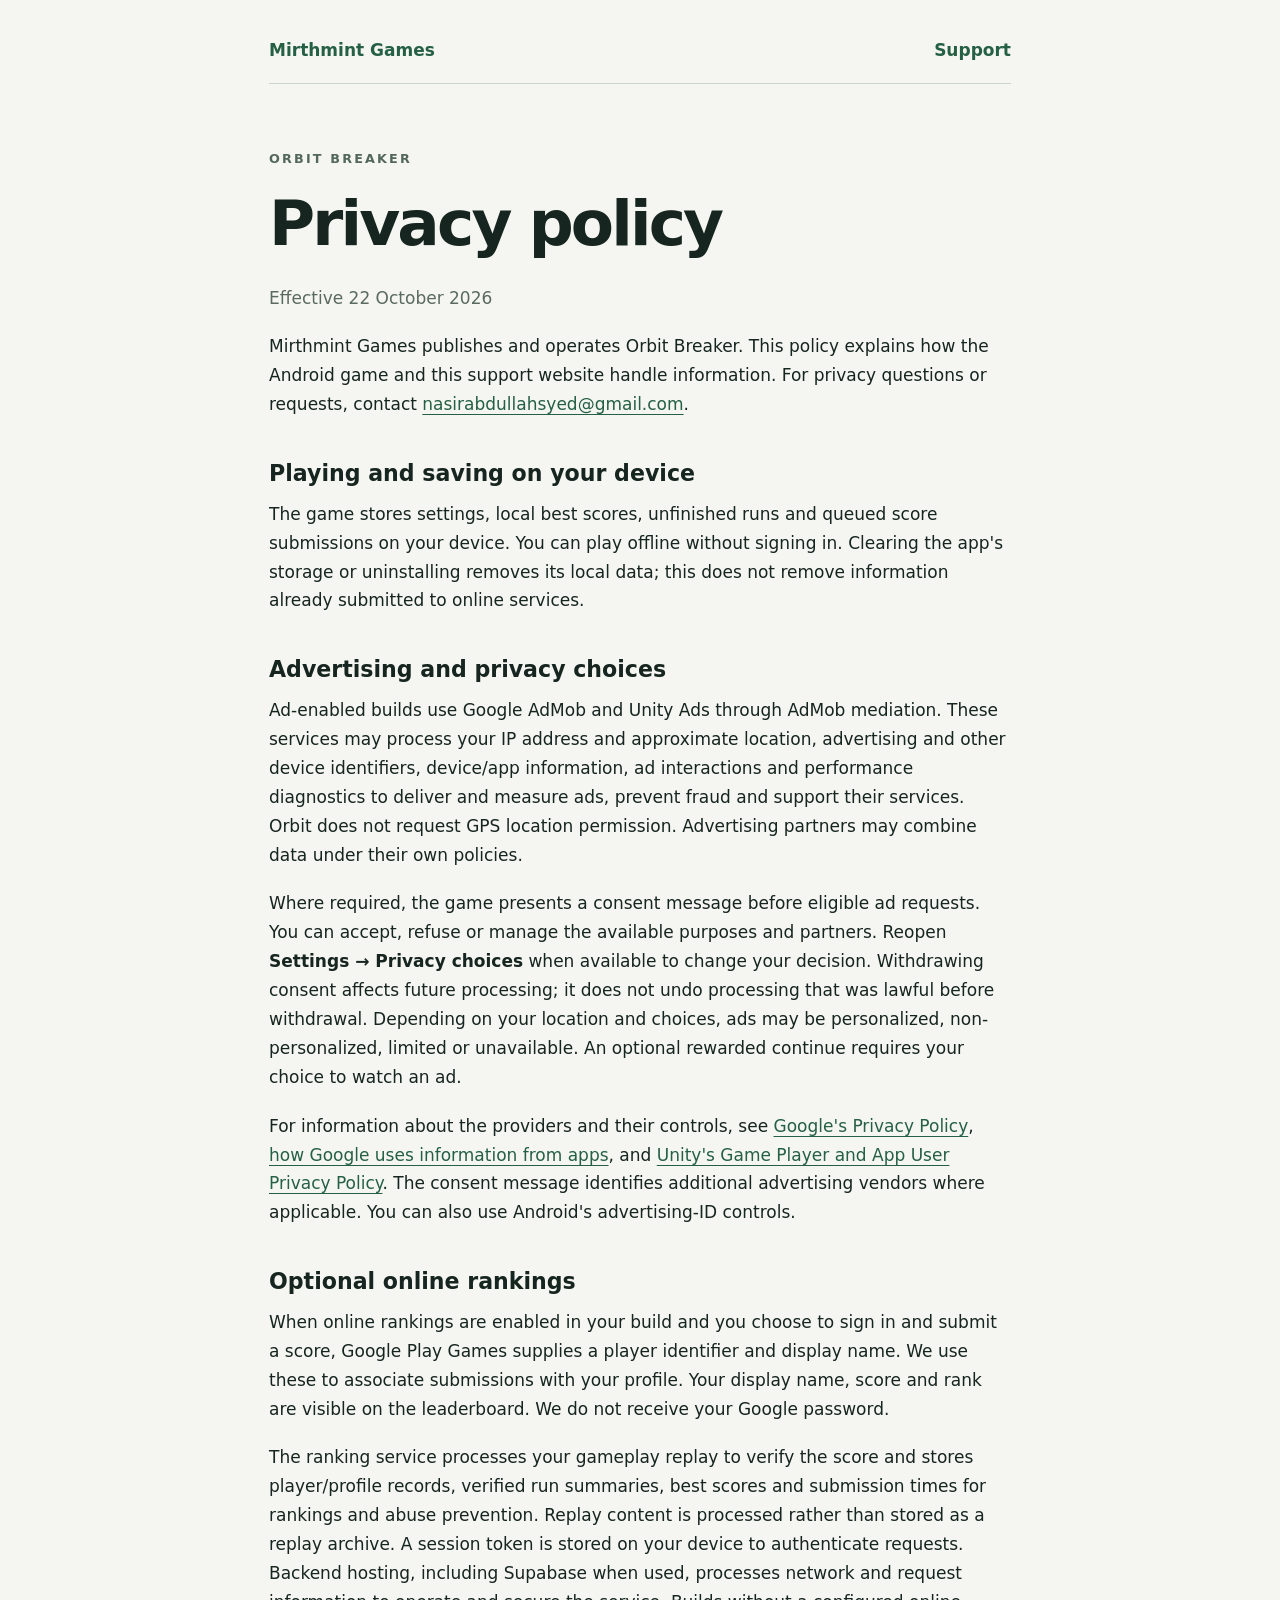
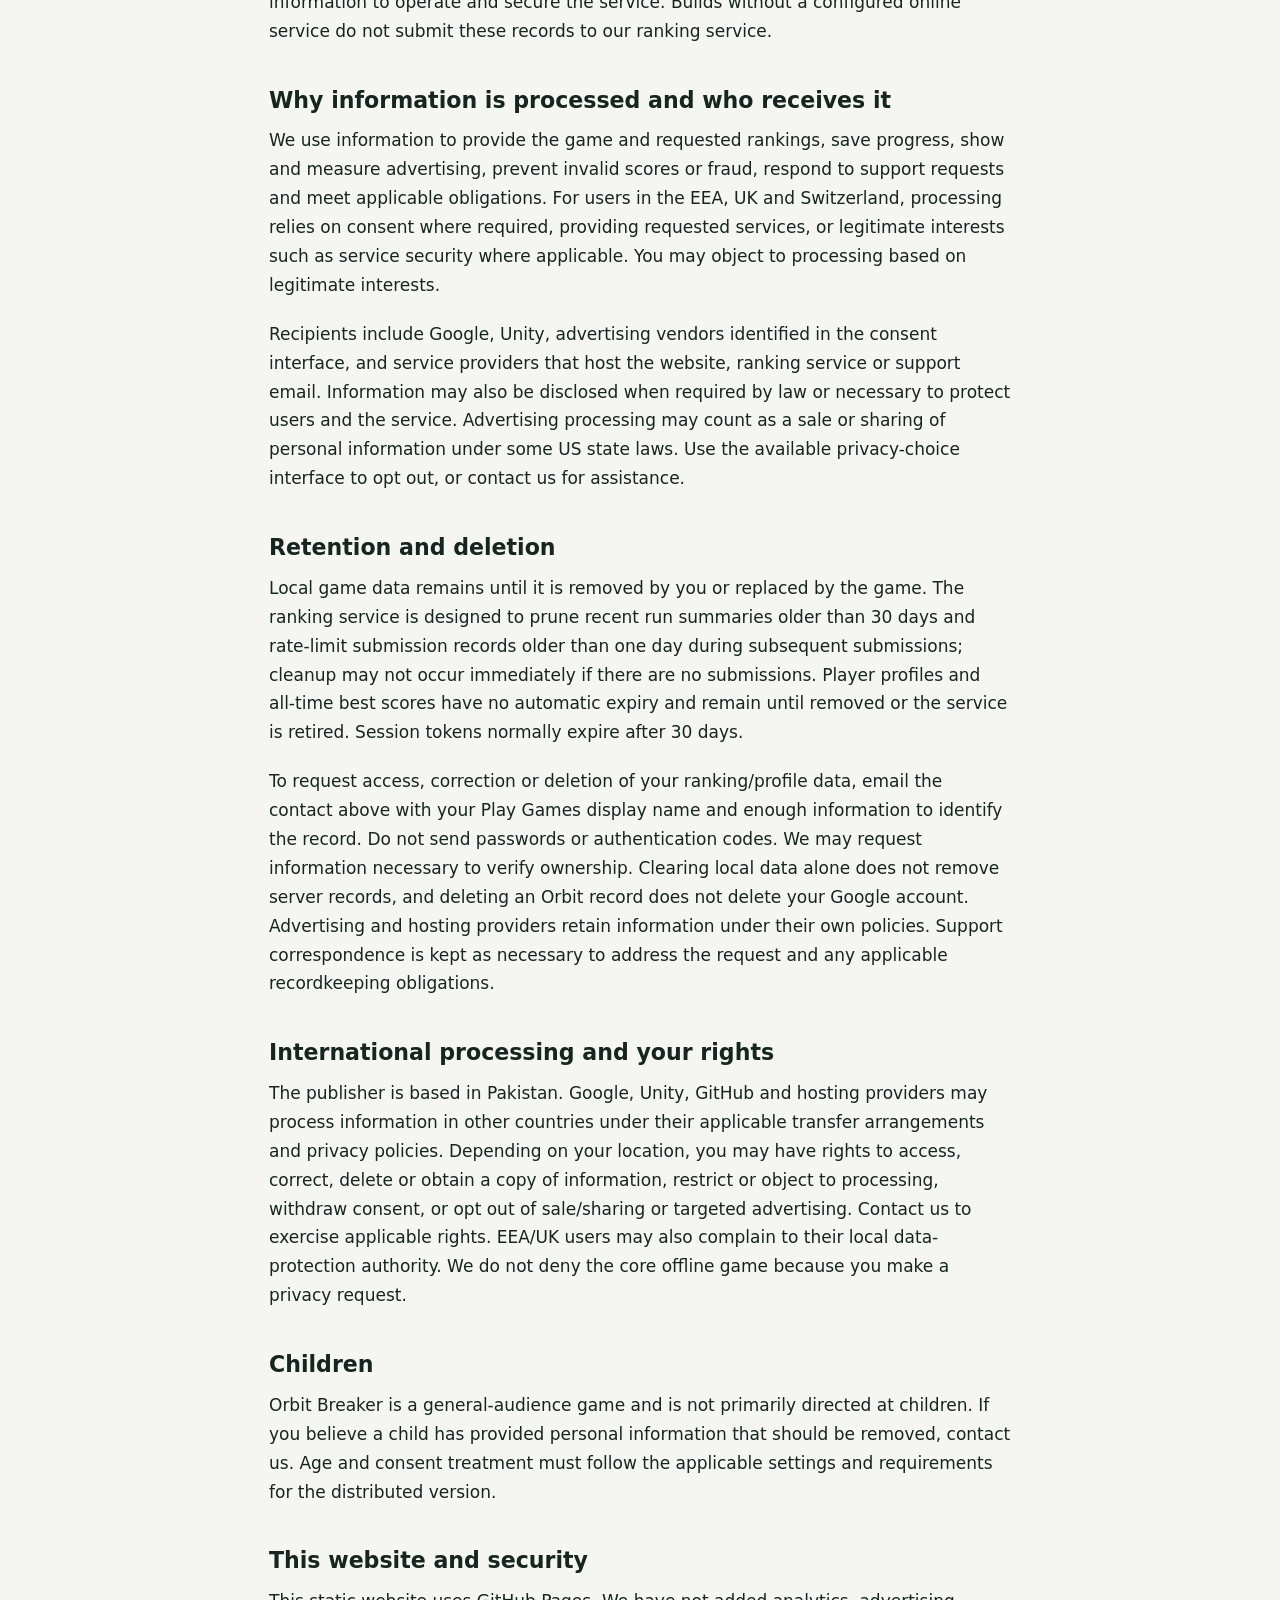
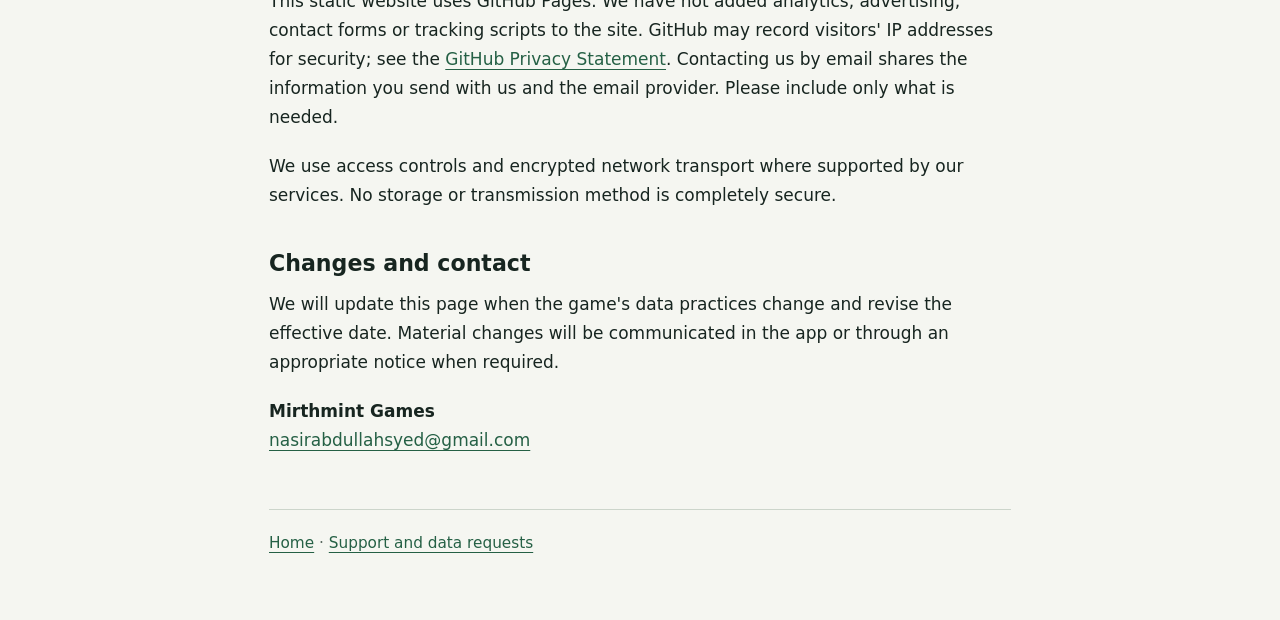
==== privacy.html @ 52c89768 "Publish Orbit Breaker privacy and support site" ====
<!doctype html>
<html lang="en"><head><meta charset="utf-8"><meta name="viewport" content="width=device-width,initial-scale=1"><title>Orbit Breaker Privacy Policy · Mirthmint Games</title><link rel="stylesheet" href="style.css"></head>
<body><main><nav><a href="./">Mirthmint Games</a><a href="support.html">Support</a></nav><p class="eyebrow">ORBIT BREAKER</p><h1>Privacy policy</h1><p class="muted">Effective 22 October 2026</p>
<p>Mirthmint Games publishes and operates Orbit Breaker. This policy explains how the Android game and this support website handle information. For privacy questions or requests, contact <a href="mailto:nasirabdullahsyed@gmail.com">nasirabdullahsyed@gmail.com</a>.</p>
<h2>Playing and saving on your device</h2><p>The game stores settings, local best scores, unfinished runs and queued score submissions on your device. You can play offline without signing in. Clearing the app's storage or uninstalling removes its local data; this does not remove information already submitted to online services.</p>
<h2>Advertising and privacy choices</h2><p>Ad-enabled builds use Google AdMob and Unity Ads through AdMob mediation. These services may process your IP address and approximate location, advertising and other device identifiers, device/app information, ad interactions and performance diagnostics to deliver and measure ads, prevent fraud and support their services. Orbit does not request GPS location permission. Advertising partners may combine data under their own policies.</p>
<p>Where required, the game presents a consent message before eligible ad requests. You can accept, refuse or manage the available purposes and partners. Reopen <strong>Settings → Privacy choices</strong> when available to change your decision. Withdrawing consent affects future processing; it does not undo processing that was lawful before withdrawal. Depending on your location and choices, ads may be personalized, non-personalized, limited or unavailable. An optional rewarded continue requires your choice to watch an ad.</p>
<p>For information about the providers and their controls, see <a href="https://policies.google.com/privacy">Google's Privacy Policy</a>, <a href="https://policies.google.com/technologies/partner-sites">how Google uses information from apps</a>, and <a href="https://unity.com/legal/game-player-and-app-user-privacy-policy">Unity's Game Player and App User Privacy Policy</a>. The consent message identifies additional advertising vendors where applicable. You can also use Android's advertising-ID controls.</p>
<h2>Optional online rankings</h2><p>When online rankings are enabled in your build and you choose to sign in and submit a score, Google Play Games supplies a player identifier and display name. We use these to associate submissions with your profile. Your display name, score and rank are visible on the leaderboard. We do not receive your Google password.</p>
<p>The ranking service processes your gameplay replay to verify the score and stores player/profile records, verified run summaries, best scores and submission times for rankings and abuse prevention. Replay content is processed rather than stored as a replay archive. A session token is stored on your device to authenticate requests. Backend hosting, including Supabase when used, processes network and request information to operate and secure the service. Builds without a configured online service do not submit these records to our ranking service.</p>
<h2>Why information is processed and who receives it</h2><p>We use information to provide the game and requested rankings, save progress, show and measure advertising, prevent invalid scores or fraud, respond to support requests and meet applicable obligations. For users in the EEA, UK and Switzerland, processing relies on consent where required, providing requested services, or legitimate interests such as service security where applicable. You may object to processing based on legitimate interests.</p>
<p>Recipients include Google, Unity, advertising vendors identified in the consent interface, and service providers that host the website, ranking service or support email. Information may also be disclosed when required by law or necessary to protect users and the service. Advertising processing may count as a sale or sharing of personal information under some US state laws. Use the available privacy-choice interface to opt out, or contact us for assistance.</p>
<h2>Retention and deletion</h2><p>Local game data remains until it is removed by you or replaced by the game. The ranking service is designed to prune recent run summaries older than 30 days and rate-limit submission records older than one day during subsequent submissions; cleanup may not occur immediately if there are no submissions. Player profiles and all-time best scores have no automatic expiry and remain until removed or the service is retired. Session tokens normally expire after 30 days.</p>
<p>To request access, correction or deletion of your ranking/profile data, email the contact above with your Play Games display name and enough information to identify the record. Do not send passwords or authentication codes. We may request information necessary to verify ownership. Clearing local data alone does not remove server records, and deleting an Orbit record does not delete your Google account. Advertising and hosting providers retain information under their own policies. Support correspondence is kept as necessary to address the request and any applicable recordkeeping obligations.</p>
<h2>International processing and your rights</h2><p>The publisher is based in Pakistan. Google, Unity, GitHub and hosting providers may process information in other countries under their applicable transfer arrangements and privacy policies. Depending on your location, you may have rights to access, correct, delete or obtain a copy of information, restrict or object to processing, withdraw consent, or opt out of sale/sharing or targeted advertising. Contact us to exercise applicable rights. EEA/UK users may also complain to their local data-protection authority. We do not deny the core offline game because you make a privacy request.</p>
<h2>Children</h2><p>Orbit Breaker is a general-audience game and is not primarily directed at children. If you believe a child has provided personal information that should be removed, contact us. Age and consent treatment must follow the applicable settings and requirements for the distributed version.</p>
<h2>This website and security</h2><p>This static website uses GitHub Pages. We have not added analytics, advertising, contact forms or tracking scripts to the site. GitHub may record visitors' IP addresses for security; see the <a href="https://docs.github.com/en/site-policy/privacy-policies/github-general-privacy-statement">GitHub Privacy Statement</a>. Contacting us by email shares the information you send with us and the email provider. Please include only what is needed.</p>
<p>We use access controls and encrypted network transport where supported by our services. No storage or transmission method is completely secure.</p>
<h2>Changes and contact</h2><p>We will update this page when the game's data practices change and revise the effective date. Material changes will be communicated in the app or through an appropriate notice when required.</p><p><strong>Mirthmint Games</strong><br><a href="mailto:nasirabdullahsyed@gmail.com">nasirabdullahsyed@gmail.com</a></p><footer><a href="./">Home</a> · <a href="support.html">Support and data requests</a></footer></main></body></html>
---- style.css ----
:root{font-family:system-ui,-apple-system,BlinkMacSystemFont,"Segoe UI",sans-serif;color:#172520;background:#f5f6f1;font-size:17px;line-height:1.7}*{box-sizing:border-box}body{margin:0}main{max-width:790px;margin:auto;padding:36px 24px 64px}nav{display:flex;justify-content:space-between;gap:24px;border-bottom:1px solid #ccd5cb;padding-bottom:18px;margin-bottom:64px}nav a{font-weight:650;text-decoration:none}h1{font-size:clamp(2.4rem,7vw,3.7rem);line-height:1.08;letter-spacing:-.045em;margin:12px 0 26px}h2{font-size:1.3rem;line-height:1.3;margin:40px 0 12px}p{margin:0 0 20px}a{color:#256045;text-underline-offset:4px}a:hover{color:#102c20}.eyebrow{font-size:.75rem;font-weight:700;letter-spacing:.17em;color:#53685b}.muted{color:#5b6a61}.button{display:inline-block;padding:10px 20px;margin:12px 20px 12px 0;background:#244e39;color:#fff;text-decoration:none;border-radius:5px}footer{border-top:1px solid #ccd5cb;margin-top:54px;padding-top:20px;color:#5b6a61;font-size:.9rem}@media(max-width:480px){main{padding:24px 20px 40px}nav{margin-bottom:44px}a{overflow-wrap:anywhere}}
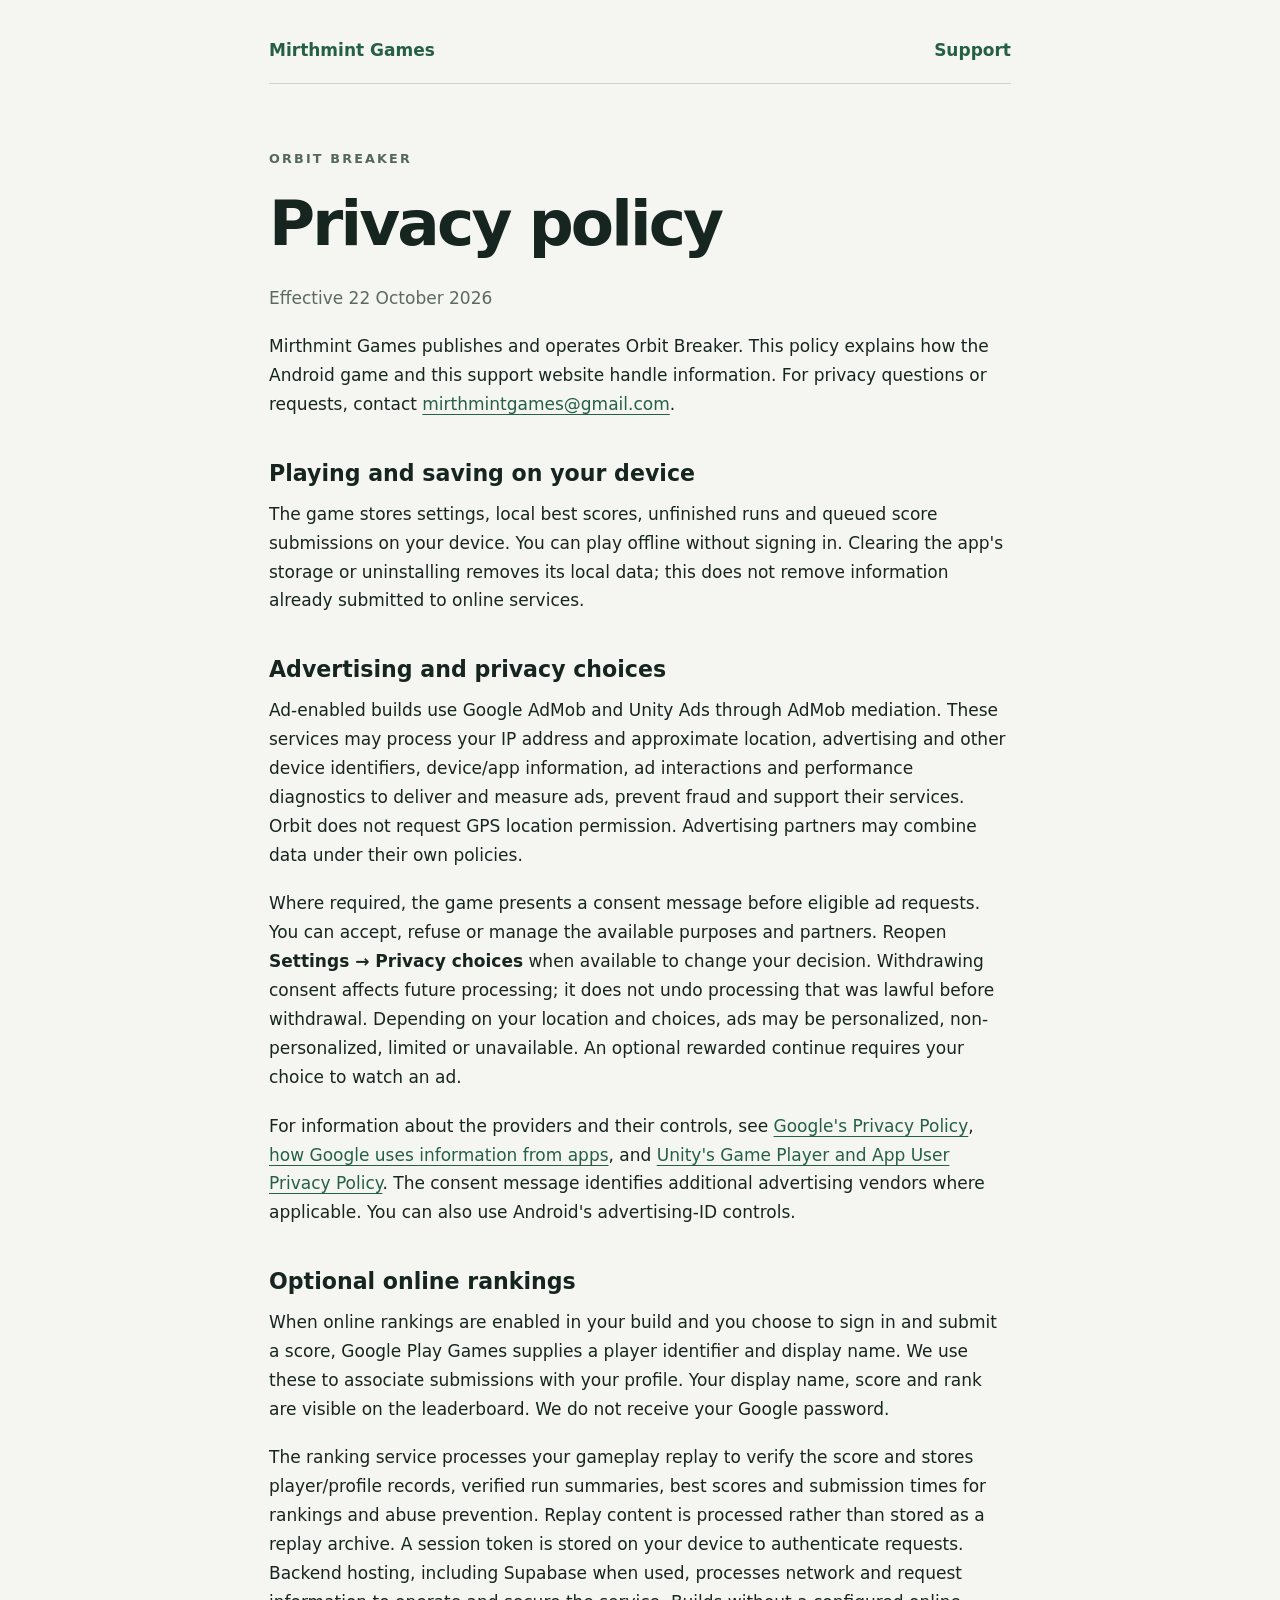
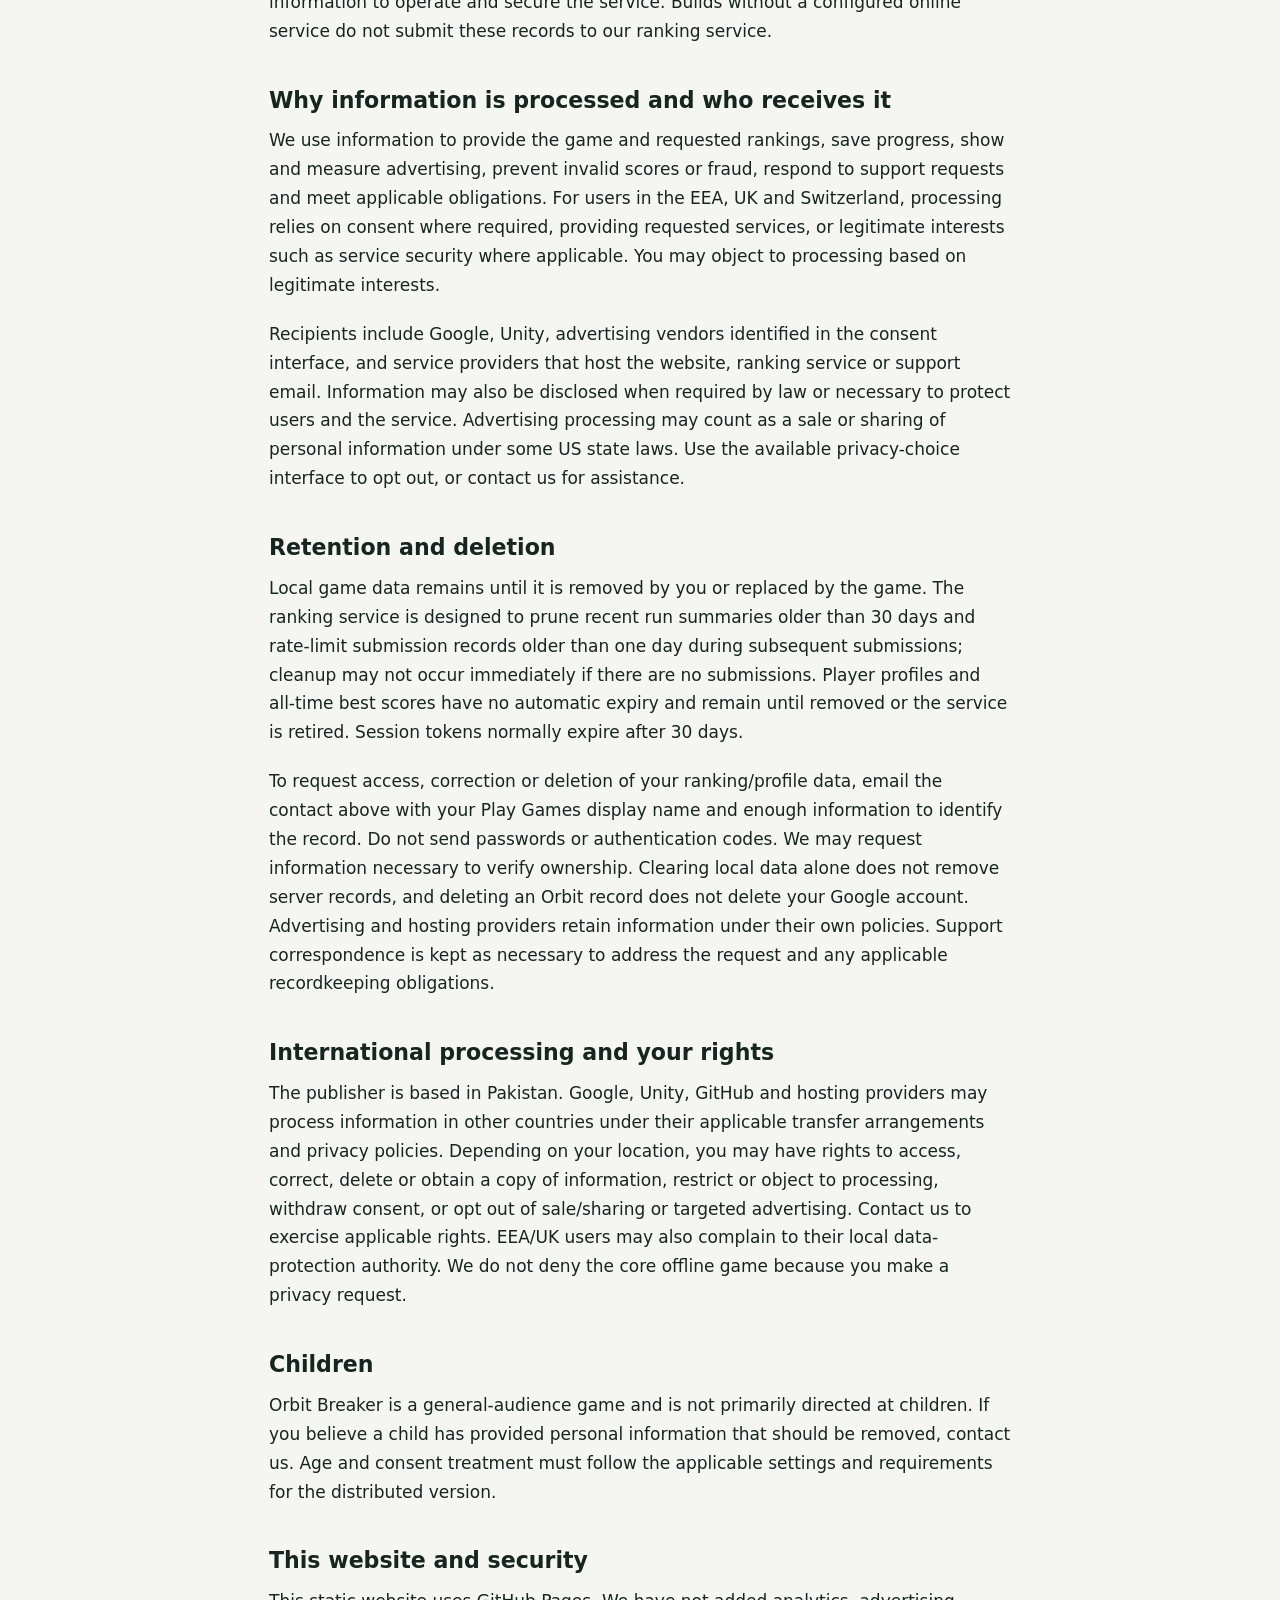
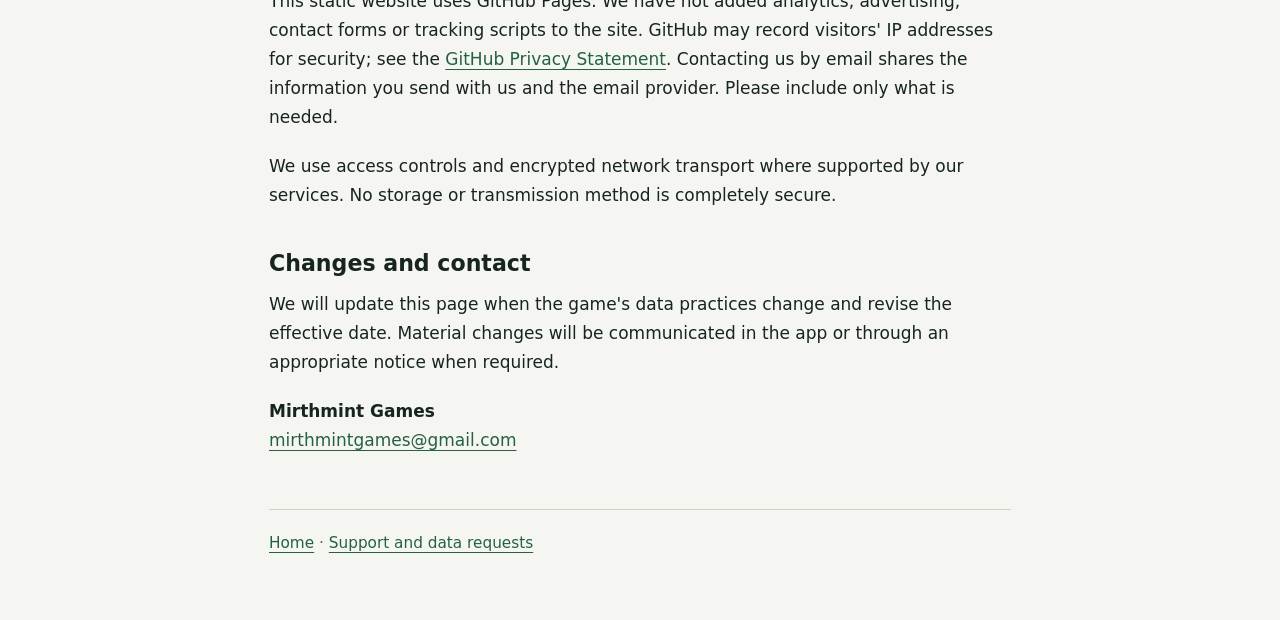
==== commit 04d87597: "Use dedicated Mirthmint Games support address" ====
--- a/privacy.html
+++ b/privacy.html
@@ -1,7 +1,7 @@
 <!doctype html>
 <html lang="en"><head><meta charset="utf-8"><meta name="viewport" content="width=device-width,initial-scale=1"><title>Orbit Breaker Privacy Policy · Mirthmint Games</title><link rel="stylesheet" href="style.css"></head>
 <body><main><nav><a href="./">Mirthmint Games</a><a href="support.html">Support</a></nav><p class="eyebrow">ORBIT BREAKER</p><h1>Privacy policy</h1><p class="muted">Effective 22 October 2026</p>
-<p>Mirthmint Games publishes and operates Orbit Breaker. This policy explains how the Android game and this support website handle information. For privacy questions or requests, contact <a href="mailto:nasirabdullahsyed@gmail.com">nasirabdullahsyed@gmail.com</a>.</p>
+<p>Mirthmint Games publishes and operates Orbit Breaker. This policy explains how the Android game and this support website handle information. For privacy questions or requests, contact <a href="mailto:mirthmintgames@gmail.com">mirthmintgames@gmail.com</a>.</p>
 <h2>Playing and saving on your device</h2><p>The game stores settings, local best scores, unfinished runs and queued score submissions on your device. You can play offline without signing in. Clearing the app's storage or uninstalling removes its local data; this does not remove information already submitted to online services.</p>
 <h2>Advertising and privacy choices</h2><p>Ad-enabled builds use Google AdMob and Unity Ads through AdMob mediation. These services may process your IP address and approximate location, advertising and other device identifiers, device/app information, ad interactions and performance diagnostics to deliver and measure ads, prevent fraud and support their services. Orbit does not request GPS location permission. Advertising partners may combine data under their own policies.</p>
 <p>Where required, the game presents a consent message before eligible ad requests. You can accept, refuse or manage the available purposes and partners. Reopen <strong>Settings → Privacy choices</strong> when available to change your decision. Withdrawing consent affects future processing; it does not undo processing that was lawful before withdrawal. Depending on your location and choices, ads may be personalized, non-personalized, limited or unavailable. An optional rewarded continue requires your choice to watch an ad.</p>
@@ -16,4 +16,4 @@
 <h2>Children</h2><p>Orbit Breaker is a general-audience game and is not primarily directed at children. If you believe a child has provided personal information that should be removed, contact us. Age and consent treatment must follow the applicable settings and requirements for the distributed version.</p>
 <h2>This website and security</h2><p>This static website uses GitHub Pages. We have not added analytics, advertising, contact forms or tracking scripts to the site. GitHub may record visitors' IP addresses for security; see the <a href="https://docs.github.com/en/site-policy/privacy-policies/github-general-privacy-statement">GitHub Privacy Statement</a>. Contacting us by email shares the information you send with us and the email provider. Please include only what is needed.</p>
 <p>We use access controls and encrypted network transport where supported by our services. No storage or transmission method is completely secure.</p>
-<h2>Changes and contact</h2><p>We will update this page when the game's data practices change and revise the effective date. Material changes will be communicated in the app or through an appropriate notice when required.</p><p><strong>Mirthmint Games</strong><br><a href="mailto:nasirabdullahsyed@gmail.com">nasirabdullahsyed@gmail.com</a></p><footer><a href="./">Home</a> · <a href="support.html">Support and data requests</a></footer></main></body></html>
+<h2>Changes and contact</h2><p>We will update this page when the game's data practices change and revise the effective date. Material changes will be communicated in the app or through an appropriate notice when required.</p><p><strong>Mirthmint Games</strong><br><a href="mailto:mirthmintgames@gmail.com">mirthmintgames@gmail.com</a></p><footer><a href="./">Home</a> · <a href="support.html">Support and data requests</a></footer></main></body></html>
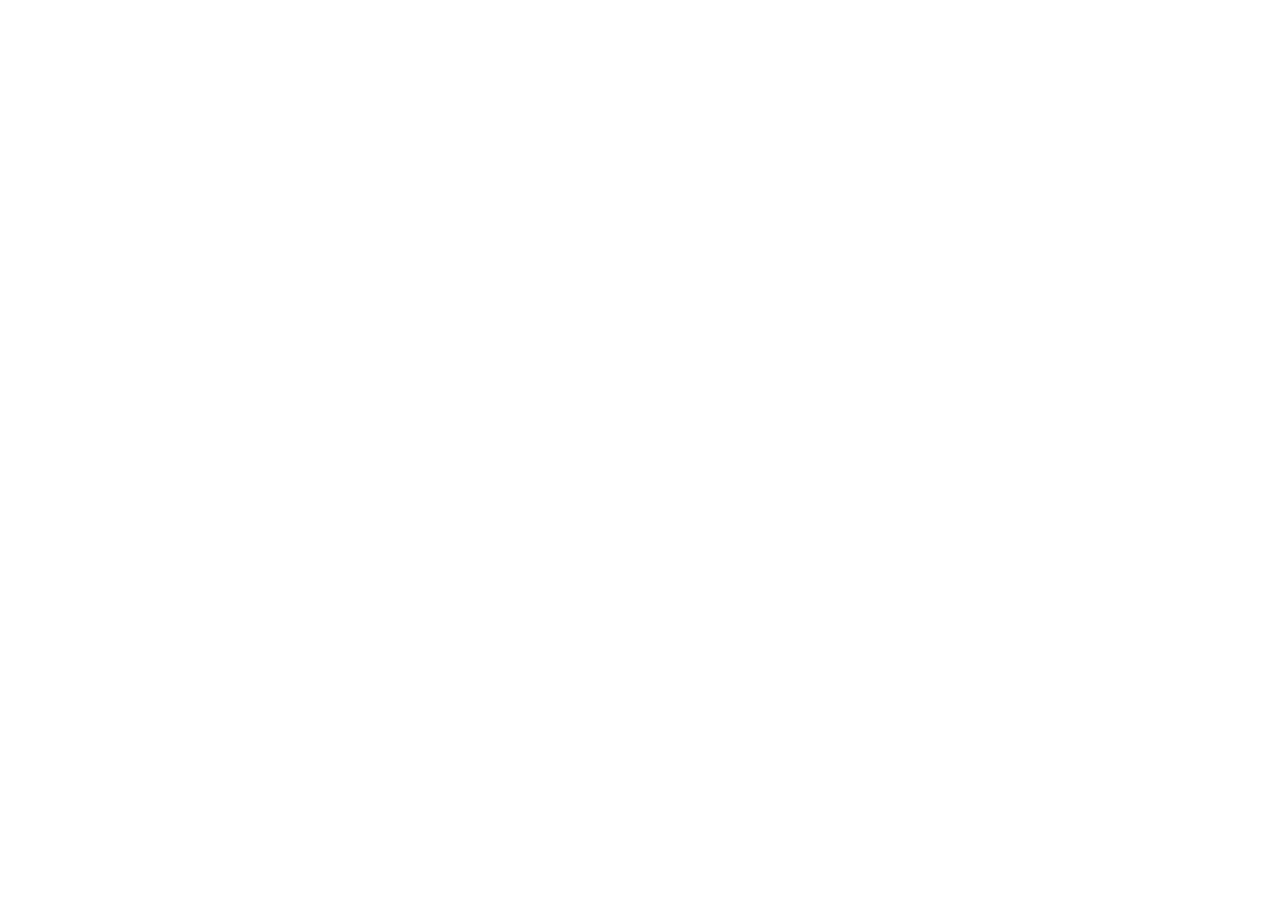
==== commit ece2f549: "Forward legacy privacy and support links to Vercel site" ====
--- a/privacy.html
+++ b/privacy.html
@@ -1,19 +1 @@
-<!doctype html>
-<html lang="en"><head><meta charset="utf-8"><meta name="viewport" content="width=device-width,initial-scale=1"><title>Orbit Breaker Privacy Policy · Mirthmint Games</title><link rel="stylesheet" href="style.css"></head>
-<body><main><nav><a href="./">Mirthmint Games</a><a href="support.html">Support</a></nav><p class="eyebrow">ORBIT BREAKER</p><h1>Privacy policy</h1><p class="muted">Effective 22 October 2026</p>
-<p>Mirthmint Games publishes and operates Orbit Breaker. This policy explains how the Android game and this support website handle information. For privacy questions or requests, contact <a href="mailto:mirthmintgames@gmail.com">mirthmintgames@gmail.com</a>.</p>
-<h2>Playing and saving on your device</h2><p>The game stores settings, local best scores, unfinished runs and queued score submissions on your device. You can play offline without signing in. Clearing the app's storage or uninstalling removes its local data; this does not remove information already submitted to online services.</p>
-<h2>Advertising and privacy choices</h2><p>Ad-enabled builds use Google AdMob and Unity Ads through AdMob mediation. These services may process your IP address and approximate location, advertising and other device identifiers, device/app information, ad interactions and performance diagnostics to deliver and measure ads, prevent fraud and support their services. Orbit does not request GPS location permission. Advertising partners may combine data under their own policies.</p>
-<p>Where required, the game presents a consent message before eligible ad requests. You can accept, refuse or manage the available purposes and partners. Reopen <strong>Settings → Privacy choices</strong> when available to change your decision. Withdrawing consent affects future processing; it does not undo processing that was lawful before withdrawal. Depending on your location and choices, ads may be personalized, non-personalized, limited or unavailable. An optional rewarded continue requires your choice to watch an ad.</p>
-<p>For information about the providers and their controls, see <a href="https://policies.google.com/privacy">Google's Privacy Policy</a>, <a href="https://policies.google.com/technologies/partner-sites">how Google uses information from apps</a>, and <a href="https://unity.com/legal/game-player-and-app-user-privacy-policy">Unity's Game Player and App User Privacy Policy</a>. The consent message identifies additional advertising vendors where applicable. You can also use Android's advertising-ID controls.</p>
-<h2>Optional online rankings</h2><p>When online rankings are enabled in your build and you choose to sign in and submit a score, Google Play Games supplies a player identifier and display name. We use these to associate submissions with your profile. Your display name, score and rank are visible on the leaderboard. We do not receive your Google password.</p>
-<p>The ranking service processes your gameplay replay to verify the score and stores player/profile records, verified run summaries, best scores and submission times for rankings and abuse prevention. Replay content is processed rather than stored as a replay archive. A session token is stored on your device to authenticate requests. Backend hosting, including Supabase when used, processes network and request information to operate and secure the service. Builds without a configured online service do not submit these records to our ranking service.</p>
-<h2>Why information is processed and who receives it</h2><p>We use information to provide the game and requested rankings, save progress, show and measure advertising, prevent invalid scores or fraud, respond to support requests and meet applicable obligations. For users in the EEA, UK and Switzerland, processing relies on consent where required, providing requested services, or legitimate interests such as service security where applicable. You may object to processing based on legitimate interests.</p>
-<p>Recipients include Google, Unity, advertising vendors identified in the consent interface, and service providers that host the website, ranking service or support email. Information may also be disclosed when required by law or necessary to protect users and the service. Advertising processing may count as a sale or sharing of personal information under some US state laws. Use the available privacy-choice interface to opt out, or contact us for assistance.</p>
-<h2>Retention and deletion</h2><p>Local game data remains until it is removed by you or replaced by the game. The ranking service is designed to prune recent run summaries older than 30 days and rate-limit submission records older than one day during subsequent submissions; cleanup may not occur immediately if there are no submissions. Player profiles and all-time best scores have no automatic expiry and remain until removed or the service is retired. Session tokens normally expire after 30 days.</p>
-<p>To request access, correction or deletion of your ranking/profile data, email the contact above with your Play Games display name and enough information to identify the record. Do not send passwords or authentication codes. We may request information necessary to verify ownership. Clearing local data alone does not remove server records, and deleting an Orbit record does not delete your Google account. Advertising and hosting providers retain information under their own policies. Support correspondence is kept as necessary to address the request and any applicable recordkeeping obligations.</p>
-<h2>International processing and your rights</h2><p>The publisher is based in Pakistan. Google, Unity, GitHub and hosting providers may process information in other countries under their applicable transfer arrangements and privacy policies. Depending on your location, you may have rights to access, correct, delete or obtain a copy of information, restrict or object to processing, withdraw consent, or opt out of sale/sharing or targeted advertising. Contact us to exercise applicable rights. EEA/UK users may also complain to their local data-protection authority. We do not deny the core offline game because you make a privacy request.</p>
-<h2>Children</h2><p>Orbit Breaker is a general-audience game and is not primarily directed at children. If you believe a child has provided personal information that should be removed, contact us. Age and consent treatment must follow the applicable settings and requirements for the distributed version.</p>
-<h2>This website and security</h2><p>This static website uses GitHub Pages. We have not added analytics, advertising, contact forms or tracking scripts to the site. GitHub may record visitors' IP addresses for security; see the <a href="https://docs.github.com/en/site-policy/privacy-policies/github-general-privacy-statement">GitHub Privacy Statement</a>. Contacting us by email shares the information you send with us and the email provider. Please include only what is needed.</p>
-<p>We use access controls and encrypted network transport where supported by our services. No storage or transmission method is completely secure.</p>
-<h2>Changes and contact</h2><p>We will update this page when the game's data practices change and revise the effective date. Material changes will be communicated in the app or through an appropriate notice when required.</p><p><strong>Mirthmint Games</strong><br><a href="mailto:mirthmintgames@gmail.com">mirthmintgames@gmail.com</a></p><footer><a href="./">Home</a> · <a href="support.html">Support and data requests</a></footer></main></body></html>
+<!doctype html><html lang="en"><head><meta charset="utf-8"><meta name="viewport" content="width=device-width,initial-scale=1"><meta http-equiv="refresh" content="0;url=https://mirthmint-games.vercel.app/privacy.html"><link rel="canonical" href="https://mirthmint-games.vercel.app/privacy.html"><title>Orbit Breaker Privacy Policy — moved</title></head><body><main><h1>We have moved</h1><p><a href="https://mirthmint-games.vercel.app/privacy.html">Continue to Orbit Breaker Privacy Policy</a>.</p></main></body></html>
